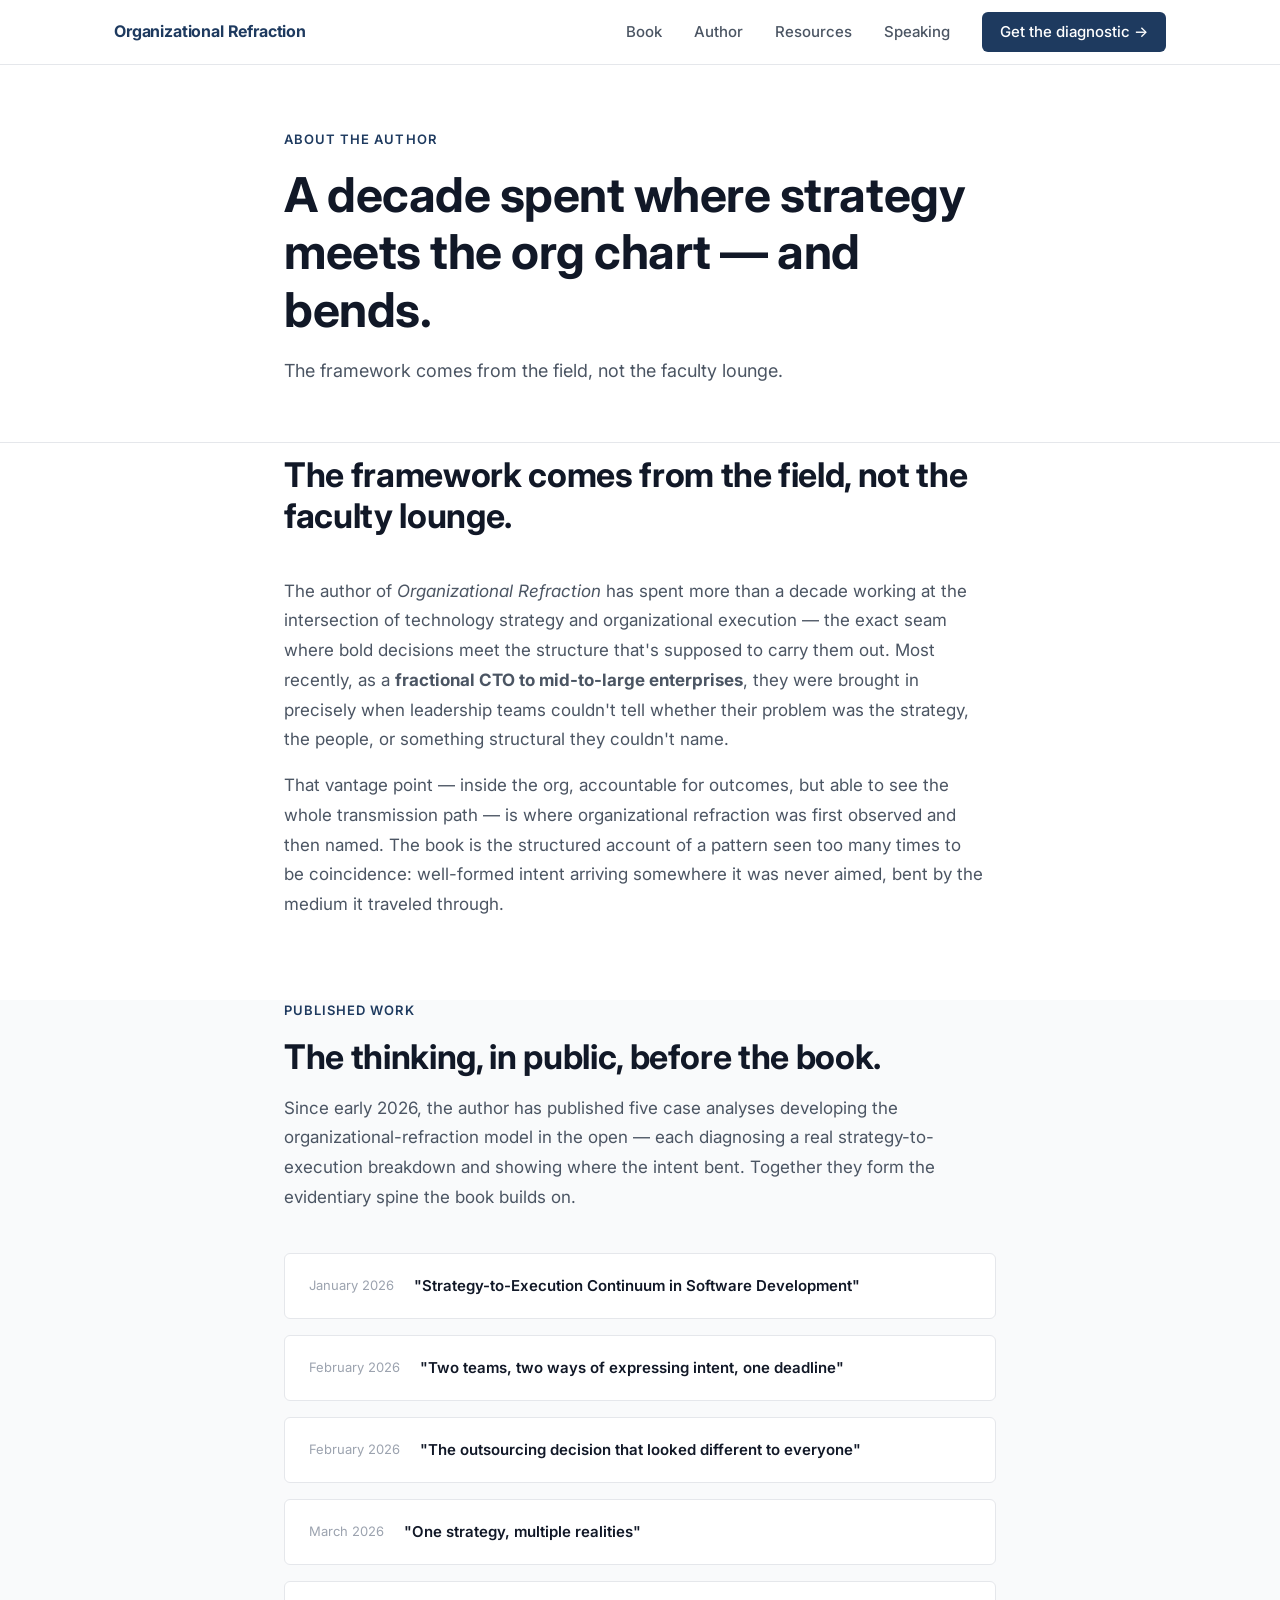
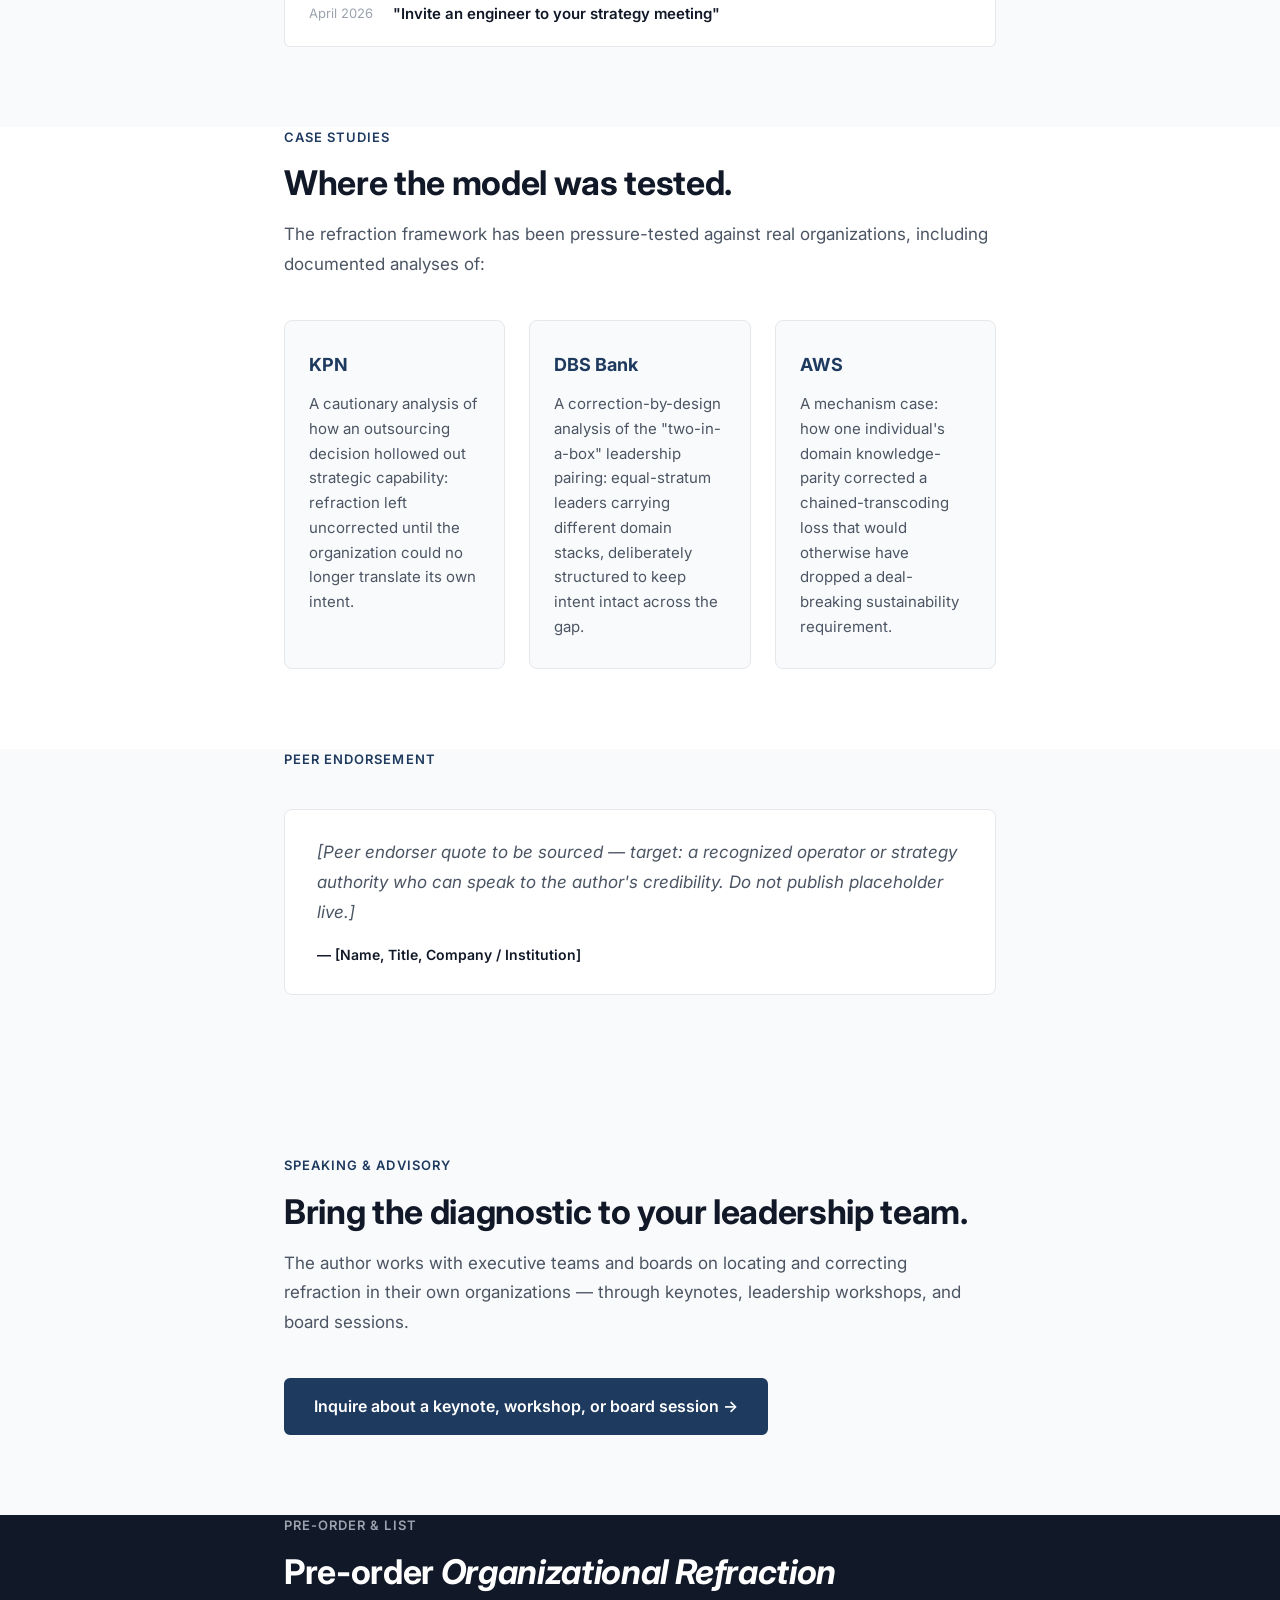
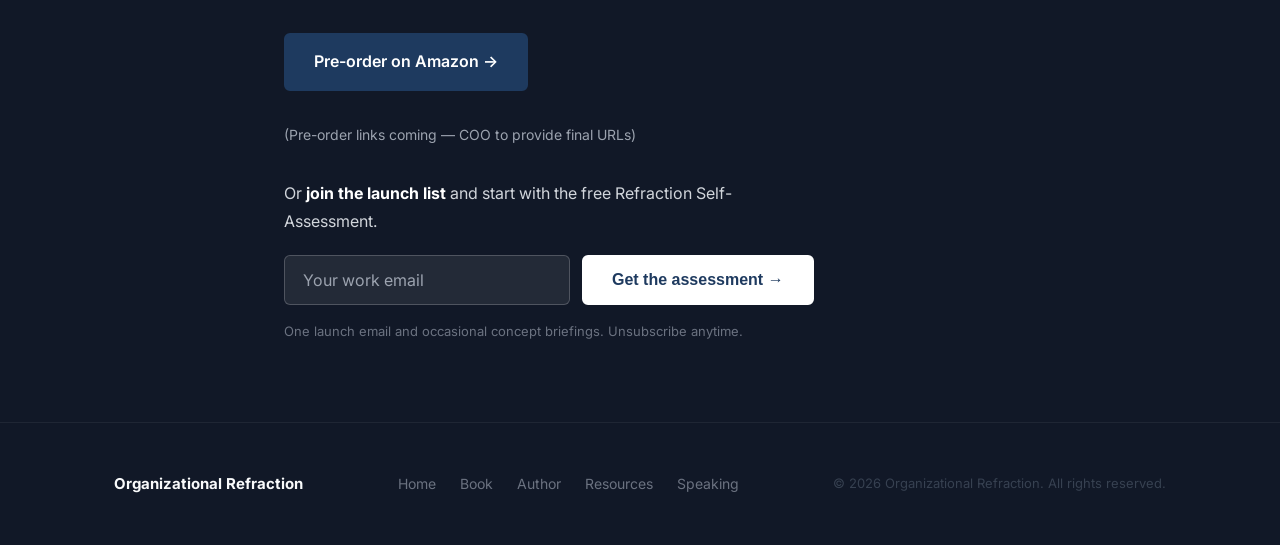
==== author/index.html @ 19cc5897 "Initial site build: organizationalrefraction.com - 5 pages: Home, Book, Author, Resources, Speaking " ====
<!DOCTYPE html>
<html lang="en">
<head>
  <meta charset="UTF-8">
  <meta name="viewport" content="width=device-width, initial-scale=1.0">

  <!-- SEO -->
  <title>About the Author — Organizational Refraction</title>
  <meta name="description" content="A fractional CTO who has spent a decade diagnosing why strategy bends between the boardroom and the front line — and correcting it inside mid-to-large enterprises. Meet the author of Organizational Refraction.">
  <meta name="keywords" content="organizational refraction author, fractional CTO strategy execution">
  <link rel="canonical" href="https://organizationalrefraction.com/author/">

  <meta property="og:type" content="website">
  <meta property="og:title" content="About the Author — Organizational Refraction">
  <meta property="og:description" content="A fractional CTO who has spent a decade diagnosing why strategy bends between the boardroom and the front line.">
  <meta property="og:url" content="https://organizationalrefraction.com/author/">
  <meta property="og:site_name" content="Organizational Refraction">

  <meta name="twitter:card" content="summary_large_image">
  <meta name="twitter:title" content="About the Author — Organizational Refraction">
  <meta name="twitter:description" content="A decade spent where strategy meets the org chart — and bends.">

  <link rel="preconnect" href="https://fonts.googleapis.com">
  <link rel="preconnect" href="https://fonts.gstatic.com" crossorigin>
  <link href="https://fonts.googleapis.com/css2?family=Inter:wght@400;500;600;700&display=swap" rel="stylesheet">

  <link rel="stylesheet" href="/css/main.css">

  <!-- GA4 — CONFIGURE: replace G-XXXXXXXXXX -->
  <script async src="https://www.googletagmanager.com/gtag/js?id=G-XXXXXXXXXX"></script>
  <script>
    window.dataLayer = window.dataLayer || [];
    function gtag(){dataLayer.push(arguments);}
    gtag('js', new Date());
    gtag('config', 'G-XXXXXXXXXX');
  </script>

  <!-- Hotjar — CONFIGURE: replace XXXXXXX -->
  <script>
    (function(h,o,t,j,a,r){
      h.hj=h.hj||function(){(h.hj.q=h.hj.q||[]).push(arguments)};
      h._hjSettings={hjid:XXXXXXX,hjsv:6};
      a=o.getElementsByTagName('head')[0];
      r=o.createElement('script');r.async=1;
      r.src=t+h._hjSettings.hjid+j+h._hjSettings.hjsv;
      a.appendChild(r);
    })(window,document,'https://static.hotjar.com/c/hotjar-','.js?sv=');
  </script>
</head>
<body>

  <!-- Navigation -->
  <header class="site-header">
    <div class="container">
      <nav class="nav-inner" aria-label="Main navigation">
        <a href="/" class="nav-logo">Organizational Refraction</a>
        <button class="nav-toggle" aria-label="Toggle menu" aria-expanded="false">
          <span></span><span></span><span></span>
        </button>
        <ul class="nav-links">
          <li><a href="/book/">Book</a></li>
          <li><a href="/author/">Author</a></li>
          <li><a href="/resources/">Resources</a></li>
          <li><a href="/speaking/">Speaking</a></li>
          <li><a href="/#capture" class="nav-cta">Get the diagnostic →</a></li>
        </ul>
      </nav>
    </div>
  </header>

  <main>

    <!-- Page Hero -->
    <section class="page-hero">
      <div class="container container--narrow">
        <span class="eyebrow">About the author</span>
        <h1>A decade spent where strategy meets the org chart — and bends.</h1>
        <p class="page-hero__desc">The framework comes from the field, not the faculty lounge.</p>
      </div>
    </section>

    <!-- Bio -->
    <section class="bio">
      <div class="container container--narrow">
        <div class="section-header">
          <h2>The framework comes from the field, not the faculty lounge.</h2>
        </div>
        <div class="bio__content">
          <p>The author of <em>Organizational Refraction</em> has spent more than a decade working at the intersection of technology strategy and organizational execution — the exact seam where bold decisions meet the structure that's supposed to carry them out. Most recently, as a <strong>fractional CTO to mid-to-large enterprises</strong>, they were brought in precisely when leadership teams couldn't tell whether their problem was the strategy, the people, or something structural they couldn't name.</p>
          <p>That vantage point — inside the org, accountable for outcomes, but able to see the whole transmission path — is where organizational refraction was first observed and then named. The book is the structured account of a pattern seen too many times to be coincidence: well-formed intent arriving somewhere it was never aimed, bent by the medium it traveled through.</p>
        </div>
      </div>
    </section>

    <!-- Published work -->
    <section class="publications">
      <div class="container container--narrow">
        <div class="section-header">
          <span class="eyebrow">Published work</span>
          <h2>The thinking, in public, before the book.</h2>
          <p>Since early 2026, the author has published five case analyses developing the organizational-refraction model in the open — each diagnosing a real strategy-to-execution breakdown and showing where the intent bent. Together they form the evidentiary spine the book builds on.</p>
        </div>
        <ul class="pub-list">
          <li class="pub-item">
            <span class="pub-item__date">January 2026</span>
            <span class="pub-item__title">"Strategy-to-Execution Continuum in Software Development"</span>
          </li>
          <li class="pub-item">
            <span class="pub-item__date">February 2026</span>
            <span class="pub-item__title">"Two teams, two ways of expressing intent, one deadline"</span>
          </li>
          <li class="pub-item">
            <span class="pub-item__date">February 2026</span>
            <span class="pub-item__title">"The outsourcing decision that looked different to everyone"</span>
          </li>
          <li class="pub-item">
            <span class="pub-item__date">March 2026</span>
            <span class="pub-item__title">"One strategy, multiple realities"</span>
          </li>
          <li class="pub-item">
            <span class="pub-item__date">April 2026</span>
            <span class="pub-item__title">"Invite an engineer to your strategy meeting"</span>
          </li>
        </ul>
      </div>
    </section>

    <!-- Case study references -->
    <section class="case-studies">
      <div class="container container--narrow">
        <div class="section-header">
          <span class="eyebrow">Case studies</span>
          <h2>Where the model was tested.</h2>
          <p>The refraction framework has been pressure-tested against real organizations, including documented analyses of:</p>
        </div>
        <div class="case-grid">
          <div class="case-card">
            <p class="case-card__org">KPN</p>
            <p class="case-card__desc">A cautionary analysis of how an outsourcing decision hollowed out strategic capability: refraction left uncorrected until the organization could no longer translate its own intent.</p>
          </div>
          <div class="case-card">
            <p class="case-card__org">DBS Bank</p>
            <p class="case-card__desc">A correction-by-design analysis of the "two-in-a-box" leadership pairing: equal-stratum leaders carrying different domain stacks, deliberately structured to keep intent intact across the gap.</p>
          </div>
          <div class="case-card">
            <p class="case-card__org">AWS</p>
            <p class="case-card__desc">A mechanism case: how one individual's domain knowledge-parity corrected a chained-transcoding loss that would otherwise have dropped a deal-breaking sustainability requirement.</p>
          </div>
        </div>
      </div>
    </section>

    <!-- Peer endorsement -->
    <section class="praise">
      <div class="container container--narrow">
        <div class="section-header">
          <span class="eyebrow">Peer endorsement</span>
          <h2></h2>
        </div>
        <div class="praise__grid" style="grid-template-columns:1fr;">
          <div class="praise__card">
            <blockquote>[Peer endorser quote to be sourced — target: a recognized operator or strategy authority who can speak to the author's credibility. Do not publish placeholder live.]</blockquote>
            <cite>— [Name, Title, Company / Institution]</cite>
          </div>
        </div>
      </div>
    </section>

    <!-- Speaking & Advisory -->
    <section style="background:var(--color-bg-subtle);padding-block:var(--section-gap);">
      <div class="container container--narrow">
        <div class="section-header">
          <span class="eyebrow">Speaking &amp; advisory</span>
          <h2>Bring the diagnostic to your leadership team.</h2>
          <p>The author works with executive teams and boards on locating and correcting refraction in their own organizations — through keynotes, leadership workshops, and board sessions.</p>
        </div>
        <a href="/speaking/" class="btn btn-primary">Inquire about a keynote, workshop, or board session →</a>
      </div>
    </section>

    <!-- Closing CTA -->
    <section class="capture">
      <div class="container container--narrow">
        <div class="section-header">
          <span class="eyebrow">Pre-order &amp; list</span>
          <h2>Pre-order <em>Organizational Refraction</em></h2>
        </div>
        <div style="display:flex;gap:1rem;flex-wrap:wrap;margin-bottom:2rem;">
          <a href="#" class="btn btn-primary">Pre-order on Amazon →</a>
        </div>
        <p style="color:#9CA3AF;font-size:0.875rem;margin-bottom:2rem;">(Pre-order links coming — COO to provide final URLs)</p>
        <div class="email-form-wrap" style="max-width:480px;">
          <p style="color:#D1D5DB;margin-bottom:1.25rem;">Or <strong style="color:#fff;">join the launch list</strong> and start with the free Refraction Self-Assessment.</p>
          <form class="email-form" data-source="author-page">
            <div class="email-form__group">
              <input type="email" name="email" placeholder="Your work email" required autocomplete="email" aria-label="Work email">
              <button type="submit" class="btn btn-primary">Get the assessment →</button>
            </div>
            <p class="email-form__privacy">One launch email and occasional concept briefings. Unsubscribe anytime.</p>
          </form>
          <div class="form-success" role="alert">✓ You're on the list — check your inbox.</div>
        </div>
      </div>
    </section>

  </main>

  <!-- Footer -->
  <footer class="site-footer">
    <div class="container">
      <div class="footer-inner">
        <span class="footer-logo">Organizational Refraction</span>
        <ul class="footer-links">
          <li><a href="/">Home</a></li>
          <li><a href="/book/">Book</a></li>
          <li><a href="/author/">Author</a></li>
          <li><a href="/resources/">Resources</a></li>
          <li><a href="/speaking/">Speaking</a></li>
        </ul>
        <span class="footer-copy">&copy; 2026 Organizational Refraction. All rights reserved.</span>
      </div>
    </div>
  </footer>

  <script src="/js/main.js"></script>
</body>
</html>
---- css/main.css ----
/* ============================================================
   Organizational Refraction — Main Stylesheet
   Target: LCP < 2.5s · Desktop-primary · Mobile responsive
   ============================================================ */

/* --- Reset & Base --- */
*, *::before, *::after { box-sizing: border-box; margin: 0; padding: 0; }

:root {
  --color-bg:          #FFFFFF;
  --color-text:        #111827;
  --color-text-muted:  #4B5563;
  --color-accent:      #1E3A5F;
  --color-accent-dark: #152B47;
  --color-border:      #E5E7EB;
  --color-bg-subtle:   #F9FAFB;
  --color-bg-dark:     #111827;

  --font-sans: 'Inter', system-ui, -apple-system, 'Segoe UI', sans-serif;

  --max-w: 1100px;
  --section-gap: 5rem;
  --section-gap-sm: 3rem;
}

html { font-size: 16px; scroll-behavior: smooth; }

body {
  font-family: var(--font-sans);
  background: var(--color-bg);
  color: var(--color-text);
  line-height: 1.6;
  -webkit-font-smoothing: antialiased;
}

img { display: block; max-width: 100%; height: auto; }
a { color: inherit; }

/* --- Typography --- */
h1, h2, h3, h4 {
  line-height: 1.2;
  font-weight: 700;
  letter-spacing: -0.01em;
}
h1 { font-size: clamp(2rem, 4vw, 3rem); }
h2 { font-size: clamp(1.5rem, 3vw, 2.125rem); }
h3 { font-size: clamp(1.125rem, 2vw, 1.375rem); }
h4 { font-size: 1.0625rem; }
p  { line-height: 1.75; }

.eyebrow {
  display: block;
  font-size: 0.8125rem;
  font-weight: 600;
  letter-spacing: 0.08em;
  text-transform: uppercase;
  color: var(--color-accent);
  margin-bottom: 1rem;
}

/* --- Layout --- */
.container {
  width: 100%;
  max-width: var(--max-w);
  margin-inline: auto;
  padding-inline: 1.5rem;
}

.container--narrow {
  max-width: 760px;
}

section { padding-block: var(--section-gap); }
section + section { padding-top: 0; }

/* --- Navigation --- */
.site-header {
  position: sticky;
  top: 0;
  z-index: 100;
  background: rgba(255,255,255,0.96);
  backdrop-filter: blur(8px);
  -webkit-backdrop-filter: blur(8px);
  border-bottom: 1px solid var(--color-border);
}

.nav-inner {
  display: flex;
  align-items: center;
  justify-content: space-between;
  gap: 2rem;
  height: 64px;
}

.nav-logo {
  font-weight: 700;
  font-size: 1rem;
  letter-spacing: -0.01em;
  color: var(--color-accent);
  text-decoration: none;
  flex-shrink: 0;
}

.nav-links {
  display: flex;
  align-items: center;
  gap: 2rem;
  list-style: none;
}

.nav-links a {
  font-size: 0.9375rem;
  font-weight: 500;
  color: var(--color-text-muted);
  text-decoration: none;
  transition: color 0.15s;
}
.nav-links a:hover,
.nav-links a.active { color: var(--color-text); }

.nav-cta {
  display: inline-flex;
  align-items: center;
  gap: 0.375rem;
  font-size: 0.875rem;
  font-weight: 600;
  color: var(--color-bg) !important;
  background: var(--color-accent);
  padding: 0.5rem 1.125rem;
  border-radius: 6px;
  text-decoration: none;
  transition: background 0.15s;
}
.nav-cta:hover { background: var(--color-accent-dark) !important; }

/* Mobile nav */
.nav-toggle {
  display: none;
  background: none;
  border: none;
  cursor: pointer;
  padding: 0.25rem;
  flex-direction: column;
  gap: 5px;
}
.nav-toggle span {
  display: block;
  width: 22px;
  height: 2px;
  background: var(--color-text);
  border-radius: 2px;
  transition: transform 0.2s, opacity 0.2s;
}

@media (max-width: 768px) {
  .nav-toggle { display: flex; }
  .nav-links {
    display: none;
    position: absolute;
    top: 64px;
    left: 0;
    right: 0;
    background: #fff;
    flex-direction: column;
    align-items: flex-start;
    gap: 0;
    border-bottom: 1px solid var(--color-border);
    padding: 0.5rem 0;
  }
  .nav-links.open { display: flex; }
  .nav-links li { width: 100%; }
  .nav-links a { display: block; padding: 0.875rem 1.5rem; }
  .nav-cta { margin: 0.5rem 1.5rem 1rem; }
  .site-header { position: relative; }
}

/* --- Buttons & CTAs --- */
.btn {
  display: inline-flex;
  align-items: center;
  gap: 0.375rem;
  font-size: 1rem;
  font-weight: 600;
  padding: 0.875rem 1.75rem;
  border-radius: 6px;
  text-decoration: none;
  cursor: pointer;
  border: 2px solid transparent;
  transition: background 0.15s, color 0.15s, border-color 0.15s;
  white-space: nowrap;
}

.btn-primary {
  background: var(--color-accent);
  color: #fff;
  border-color: var(--color-accent);
}
.btn-primary:hover {
  background: var(--color-accent-dark);
  border-color: var(--color-accent-dark);
}

.btn-outline {
  background: transparent;
  color: var(--color-accent);
  border-color: var(--color-accent);
}
.btn-outline:hover {
  background: var(--color-accent);
  color: #fff;
}

.btn-ghost {
  background: transparent;
  color: var(--color-text);
  padding-inline: 0;
  text-decoration: underline;
  text-underline-offset: 3px;
  border: none;
}

.btn-arrow::after { content: ' →'; }

/* --- Hero Section --- */
.hero {
  padding-block: 6rem 5rem;
  background: var(--color-bg);
}

.hero__eyebrow { margin-bottom: 1.25rem; }

.hero__headline {
  font-size: clamp(2.25rem, 4.5vw, 3.25rem);
  max-width: 14ch;
  margin-bottom: 1.5rem;
}

.hero__subhead {
  font-size: 1.125rem;
  color: var(--color-text-muted);
  max-width: 60ch;
  margin-bottom: 2.5rem;
  line-height: 1.8;
}

.hero__ctas {
  display: flex;
  align-items: center;
  flex-wrap: wrap;
  gap: 1.25rem;
}

.hero__secondary {
  font-size: 0.9375rem;
  color: var(--color-text-muted);
  text-decoration: none;
}
.hero__secondary:hover { color: var(--color-text); }

/* --- Pain Section --- */
.pain {
  background: var(--color-bg-subtle);
  border-top: 1px solid var(--color-border);
  border-bottom: 1px solid var(--color-border);
}

.pain__list {
  list-style: none;
  display: flex;
  flex-direction: column;
  gap: 2rem;
  margin-top: 2rem;
}

.pain__item {
  padding: 1.75rem 2rem;
  background: #fff;
  border: 1px solid var(--color-border);
  border-radius: 8px;
}

.pain__item-title {
  font-weight: 700;
  margin-bottom: 0.5rem;
}

.pain__quote {
  font-size: 1.0625rem;
  font-style: italic;
  color: var(--color-text-muted);
  border-left: 3px solid var(--color-accent);
  padding-left: 1rem;
  margin-bottom: 1rem;
}

/* --- Explainer Section --- */
.explainer { background: var(--color-bg); }
.explainer__body {
  display: grid;
  grid-template-columns: 1fr 1fr;
  gap: 4rem;
  align-items: start;
  margin-top: 2.5rem;
}
.explainer__body p { color: var(--color-text-muted); margin-top: 1rem; }
.explainer__highlight {
  background: var(--color-bg-subtle);
  border-left: 4px solid var(--color-accent);
  padding: 1.5rem 1.75rem;
  border-radius: 0 8px 8px 0;
  font-weight: 600;
  font-size: 1.0625rem;
  line-height: 1.6;
}

@media (max-width: 768px) {
  .explainer__body { grid-template-columns: 1fr; gap: 2rem; }
}

/* --- Section Header --- */
.section-header { margin-bottom: 2.5rem; }
.section-header h2 { margin-top: 0.75rem; }
.section-header p {
  color: var(--color-text-muted);
  max-width: 64ch;
  margin-top: 1rem;
  font-size: 1.0625rem;
}

/* --- Differentiation --- */
.diff { background: var(--color-bg-subtle); }
.diff__content { max-width: 700px; }
.diff__content p { color: var(--color-text-muted); margin-top: 1.25rem; font-size: 1.0625rem; }

/* --- Author Credibility --- */
.author-cred { background: var(--color-bg); }
.author-cred__content { max-width: 680px; }
.author-cred__content p { color: var(--color-text-muted); margin-top: 1rem; font-size: 1.0625rem; }
.author-cred__cta { margin-top: 2rem; }

/* --- Praise / Testimonials --- */
.praise { background: var(--color-bg-subtle); }
.praise__grid {
  display: grid;
  grid-template-columns: 1fr 1fr;
  gap: 1.5rem;
  margin-top: 2rem;
}
.praise__card {
  background: #fff;
  border: 1px solid var(--color-border);
  border-radius: 8px;
  padding: 1.75rem 2rem;
}
.praise__card blockquote {
  font-size: 1.0625rem;
  font-style: italic;
  color: var(--color-text-muted);
  line-height: 1.75;
}
.praise__card cite {
  display: block;
  margin-top: 1rem;
  font-style: normal;
  font-weight: 600;
  font-size: 0.875rem;
}

@media (max-width: 768px) {
  .praise__grid { grid-template-columns: 1fr; }
}

/* --- Email Capture (Closing CTA) --- */
.capture {
  background: var(--color-bg-dark);
  color: #fff;
}
.capture .eyebrow { color: #9CA3AF; }
.capture h2 { color: #fff; }
.capture__body {
  display: grid;
  grid-template-columns: 1fr 1fr;
  gap: 4rem;
  align-items: center;
  margin-top: 2.5rem;
}
.capture__desc {
  font-size: 1.0625rem;
  color: #D1D5DB;
  line-height: 1.75;
}
.capture__bullets {
  list-style: none;
  display: flex;
  flex-direction: column;
  gap: 0.75rem;
  margin-top: 1.25rem;
  color: #D1D5DB;
  font-size: 1rem;
}
.capture__bullets li::before { content: '✓  '; color: #60A5FA; font-weight: 700; }

.email-form { display: flex; flex-direction: column; gap: 1rem; }
.email-form__group {
  display: flex;
  gap: 0.75rem;
}
.email-form input[type="email"] {
  flex: 1;
  padding: 0.875rem 1.125rem;
  font-size: 1rem;
  font-family: inherit;
  background: rgba(255,255,255,0.08);
  border: 1px solid rgba(255,255,255,0.2);
  border-radius: 6px;
  color: #fff;
  outline: none;
  transition: border-color 0.15s;
}
.email-form input[type="email"]::placeholder { color: #9CA3AF; }
.email-form input[type="email"]:focus { border-color: rgba(255,255,255,0.5); }
.email-form .btn-primary {
  background: #fff;
  color: var(--color-accent);
  border-color: #fff;
  white-space: nowrap;
}
.email-form .btn-primary:hover { background: #F3F4F6; border-color: #F3F4F6; }
.email-form__privacy {
  font-size: 0.8125rem;
  color: #6B7280;
  line-height: 1.6;
}
.capture__preorder {
  margin-top: 2rem;
  color: #D1D5DB;
  font-size: 0.9375rem;
}
.capture__preorder a { color: #93C5FD; text-decoration: underline; text-underline-offset: 2px; }

.form-success {
  display: none;
  background: rgba(16,185,129,0.12);
  border: 1px solid rgba(16,185,129,0.3);
  color: #6EE7B7;
  padding: 1rem 1.25rem;
  border-radius: 6px;
  font-size: 0.9375rem;
}

@media (max-width: 768px) {
  .capture__body { grid-template-columns: 1fr; gap: 2.5rem; }
  .email-form__group { flex-direction: column; }
}

/* --- Chapter List (Book page) --- */
.chapters { background: var(--color-bg); }
.chapters__parts {
  display: flex;
  flex-direction: column;
  gap: 3rem;
  margin-top: 2.5rem;
}
.chapter-part { }
.chapter-part__title {
  font-size: 0.8125rem;
  font-weight: 700;
  letter-spacing: 0.08em;
  text-transform: uppercase;
  color: var(--color-accent);
  margin-bottom: 1.25rem;
  padding-bottom: 0.75rem;
  border-bottom: 1px solid var(--color-border);
}
.chapter-list { list-style: none; display: flex; flex-direction: column; gap: 0.75rem; }
.chapter-item {
  display: flex;
  gap: 1.25rem;
  padding: 1.25rem 1.5rem;
  background: var(--color-bg-subtle);
  border-radius: 6px;
  border: 1px solid var(--color-border);
}
.chapter-item__num {
  font-size: 0.8125rem;
  font-weight: 700;
  color: var(--color-accent);
  flex-shrink: 0;
  padding-top: 0.1rem;
}
.chapter-item__title { font-weight: 600; margin-bottom: 0.375rem; }
.chapter-item__desc { font-size: 0.9375rem; color: var(--color-text-muted); }

/* --- Who It's For (Book page) --- */
.audience { background: var(--color-bg-subtle); }
.audience__grid {
  display: grid;
  grid-template-columns: 1fr 1fr;
  gap: 2rem;
  margin-top: 2rem;
}
.audience__card {
  background: #fff;
  border: 1px solid var(--color-border);
  border-radius: 8px;
  padding: 2rem;
}
.audience__card--for { border-top: 3px solid var(--color-accent); }
.audience__card--not { border-top: 3px solid #D1D5DB; }
.audience__card h3 { margin-bottom: 1.25rem; }
.audience__card ul {
  list-style: none;
  display: flex;
  flex-direction: column;
  gap: 0.75rem;
}
.audience__card li { font-size: 0.9375rem; color: var(--color-text-muted); padding-left: 1.25rem; position: relative; }
.audience__card--for li::before { content: '✓'; position: absolute; left: 0; color: var(--color-accent); font-weight: 700; }
.audience__card--not li::before { content: '—'; position: absolute; left: 0; color: #9CA3AF; }

@media (max-width: 768px) {
  .audience__grid { grid-template-columns: 1fr; }
}

/* --- Bio Page (Author) --- */
.bio { background: var(--color-bg); }
.bio__content { max-width: 700px; }
.bio__content p { color: var(--color-text-muted); font-size: 1.0625rem; margin-top: 1rem; }

.publications { background: var(--color-bg-subtle); }
.pub-list { list-style: none; display: flex; flex-direction: column; gap: 1rem; margin-top: 2rem; }
.pub-item {
  display: flex;
  align-items: flex-start;
  gap: 1.25rem;
  padding: 1.25rem 1.5rem;
  background: #fff;
  border: 1px solid var(--color-border);
  border-radius: 6px;
}
.pub-item__date { font-size: 0.8125rem; color: #9CA3AF; white-space: nowrap; flex-shrink: 0; padding-top: 0.1rem; }
.pub-item__title { font-weight: 600; font-size: 0.9375rem; }

.case-studies { background: var(--color-bg); }
.case-grid {
  display: grid;
  grid-template-columns: repeat(3, 1fr);
  gap: 1.5rem;
  margin-top: 2rem;
}
.case-card {
  background: var(--color-bg-subtle);
  border: 1px solid var(--color-border);
  border-radius: 8px;
  padding: 1.75rem 1.5rem;
}
.case-card__org { font-size: 1.125rem; font-weight: 700; color: var(--color-accent); margin-bottom: 0.75rem; }
.case-card__desc { font-size: 0.9375rem; color: var(--color-text-muted); line-height: 1.65; }

@media (max-width: 768px) {
  .case-grid { grid-template-columns: 1fr; }
}

/* --- Resources Page --- */
.diagnostic-cta {
  background: var(--color-accent);
  color: #fff;
  padding-block: 5rem;
}
.diagnostic-cta .eyebrow { color: #93C5FD; }
.diagnostic-cta h2 { color: #fff; margin-bottom: 0.75rem; }
.diagnostic-cta__subhead { font-size: 1.125rem; color: rgba(255,255,255,0.8); margin-bottom: 2rem; max-width: 52ch; }
.diagnostic-cta__yields {
  list-style: none;
  display: flex;
  flex-direction: column;
  gap: 0.625rem;
  margin-bottom: 2.5rem;
}
.diagnostic-cta__yields li { font-size: 1rem; color: rgba(255,255,255,0.85); padding-left: 1.5rem; position: relative; }
.diagnostic-cta__yields li::before { content: '→'; position: absolute; left: 0; color: #93C5FD; font-weight: 700; }
.diagnostic-form { max-width: 480px; }
.diagnostic-form .email-form { }
.diagnostic-form .email-form__group { flex-direction: column; }
.diagnostic-form input[type="email"] {
  background: rgba(255,255,255,0.12);
  border: 1px solid rgba(255,255,255,0.3);
}
.diagnostic-form .btn-primary { background: #fff; color: var(--color-accent); border-color: #fff; width: 100%; justify-content: center; }
.diagnostic-form .btn-primary:hover { background: #F3F4F6; border-color: #F3F4F6; }
.diagnostic-cta__privacy { font-size: 0.8125rem; color: rgba(255,255,255,0.5); margin-top: 0.75rem; }

.excerpt { background: var(--color-bg-subtle); }
.excerpt__content { max-width: 680px; }
.excerpt__body {
  background: #fff;
  border: 1px solid var(--color-border);
  border-radius: 8px;
  padding: 2rem 2.5rem;
  margin-top: 1.5rem;
}
.excerpt__body p { color: var(--color-text-muted); font-size: 1.0625rem; margin-top: 1rem; }

.explainers { background: var(--color-bg); }
.explainer-list { list-style: none; display: flex; flex-direction: column; gap: 1rem; margin-top: 2rem; }
.explainer-item {
  display: flex;
  align-items: flex-start;
  gap: 1.5rem;
  padding: 1.5rem 2rem;
  background: var(--color-bg-subtle);
  border: 1px solid var(--color-border);
  border-radius: 8px;
}
.explainer-item__num {
  font-size: 0.75rem;
  font-weight: 700;
  color: var(--color-accent);
  background: rgba(30,58,95,0.08);
  width: 2rem;
  height: 2rem;
  border-radius: 50%;
  display: flex;
  align-items: center;
  justify-content: center;
  flex-shrink: 0;
}
.explainer-item__title { font-weight: 600; margin-bottom: 0.375rem; }
.explainer-item__desc { font-size: 0.9375rem; color: var(--color-text-muted); }
.explainer-item__tag { font-size: 0.75rem; color: #9CA3AF; margin-top: 0.375rem; }

/* --- Speaking Page --- */
.speaking-hero { background: var(--color-bg); }
.formats { background: var(--color-bg-subtle); }
.format-grid {
  display: grid;
  grid-template-columns: repeat(3, 1fr);
  gap: 1.5rem;
  margin-top: 2rem;
}
.format-card {
  background: #fff;
  border: 1px solid var(--color-border);
  border-top: 3px solid var(--color-accent);
  border-radius: 8px;
  padding: 2rem 1.75rem;
}
.format-card__duration { font-size: 0.8125rem; color: var(--color-accent); font-weight: 700; margin-bottom: 0.5rem; }
.format-card h3 { margin-bottom: 0.75rem; }
.format-card p { font-size: 0.9375rem; color: var(--color-text-muted); }

@media (max-width: 768px) {
  .format-grid { grid-template-columns: 1fr; }
}

.inquiry-form { background: var(--color-bg); }
.form-card {
  background: var(--color-bg-subtle);
  border: 1px solid var(--color-border);
  border-radius: 12px;
  padding: 3rem;
  max-width: 680px;
}
.contact-form { display: flex; flex-direction: column; gap: 1.25rem; }
.form-row { display: grid; grid-template-columns: 1fr 1fr; gap: 1.25rem; }
.form-group { display: flex; flex-direction: column; gap: 0.375rem; }
.form-group label { font-size: 0.875rem; font-weight: 600; color: var(--color-text); }
.form-group input,
.form-group select,
.form-group textarea {
  padding: 0.75rem 1rem;
  font-family: inherit;
  font-size: 1rem;
  background: #fff;
  border: 1px solid var(--color-border);
  border-radius: 6px;
  color: var(--color-text);
  outline: none;
  transition: border-color 0.15s;
}
.form-group input:focus,
.form-group select:focus,
.form-group textarea:focus { border-color: var(--color-accent); box-shadow: 0 0 0 3px rgba(30,58,95,0.08); }
.form-group textarea { resize: vertical; min-height: 120px; }
.form-note { font-size: 0.8125rem; color: var(--color-text-muted); margin-top: 0.25rem; }
.form-submit-area { display: flex; flex-direction: column; gap: 0.75rem; }
.form-reassurance { font-size: 0.8125rem; color: var(--color-text-muted); }

@media (max-width: 640px) {
  .form-row { grid-template-columns: 1fr; }
  .form-card { padding: 2rem 1.5rem; }
}

/* --- Page Hero (inner pages) --- */
.page-hero {
  padding-block: 4rem 3.5rem;
  background: var(--color-bg);
  border-bottom: 1px solid var(--color-border);
}
.page-hero h1 { margin-top: 0.75rem; }
.page-hero__desc {
  margin-top: 1rem;
  font-size: 1.125rem;
  color: var(--color-text-muted);
  max-width: 56ch;
  line-height: 1.75;
}

/* --- Footer --- */
.site-footer {
  background: var(--color-bg-dark);
  color: #9CA3AF;
  padding-block: 3rem;
  border-top: 1px solid rgba(255,255,255,0.06);
}
.footer-inner {
  display: flex;
  align-items: center;
  justify-content: space-between;
  flex-wrap: wrap;
  gap: 1.5rem;
}
.footer-logo { font-weight: 700; color: #F9FAFB; font-size: 0.9375rem; }
.footer-links { display: flex; gap: 1.5rem; list-style: none; flex-wrap: wrap; }
.footer-links a {
  font-size: 0.875rem;
  color: #6B7280;
  text-decoration: none;
  transition: color 0.15s;
}
.footer-links a:hover { color: #F9FAFB; }
.footer-copy { font-size: 0.8125rem; color: #374151; }

@media (max-width: 600px) {
  .footer-inner { flex-direction: column; align-items: flex-start; gap: 1rem; }
}

/* --- Utilities --- */
.text-muted { color: var(--color-text-muted); }
.mt-1 { margin-top: 0.5rem; }
.mt-2 { margin-top: 1rem; }
.mt-3 { margin-top: 1.5rem; }
.mt-4 { margin-top: 2rem; }
.mt-5 { margin-top: 2.5rem; }

/* --- Form success state --- */
.form-success-visible { display: block !important; }
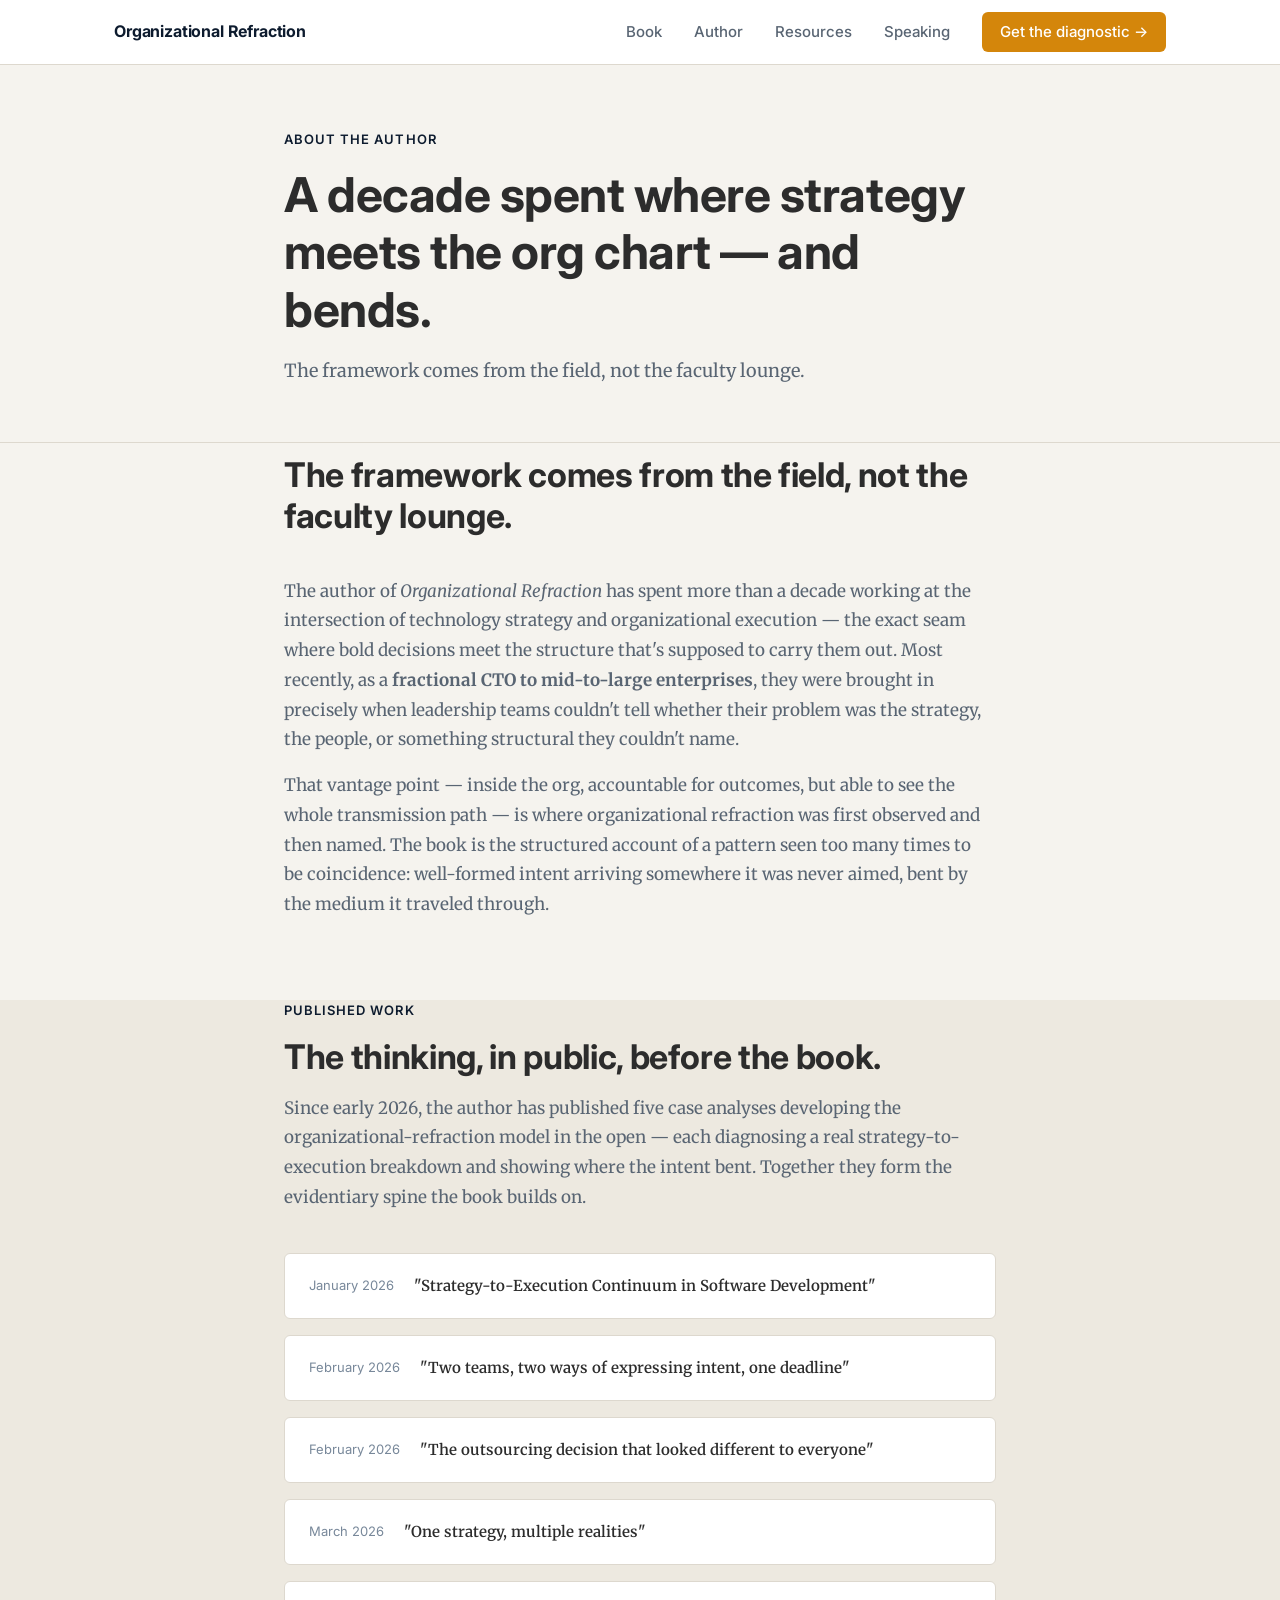
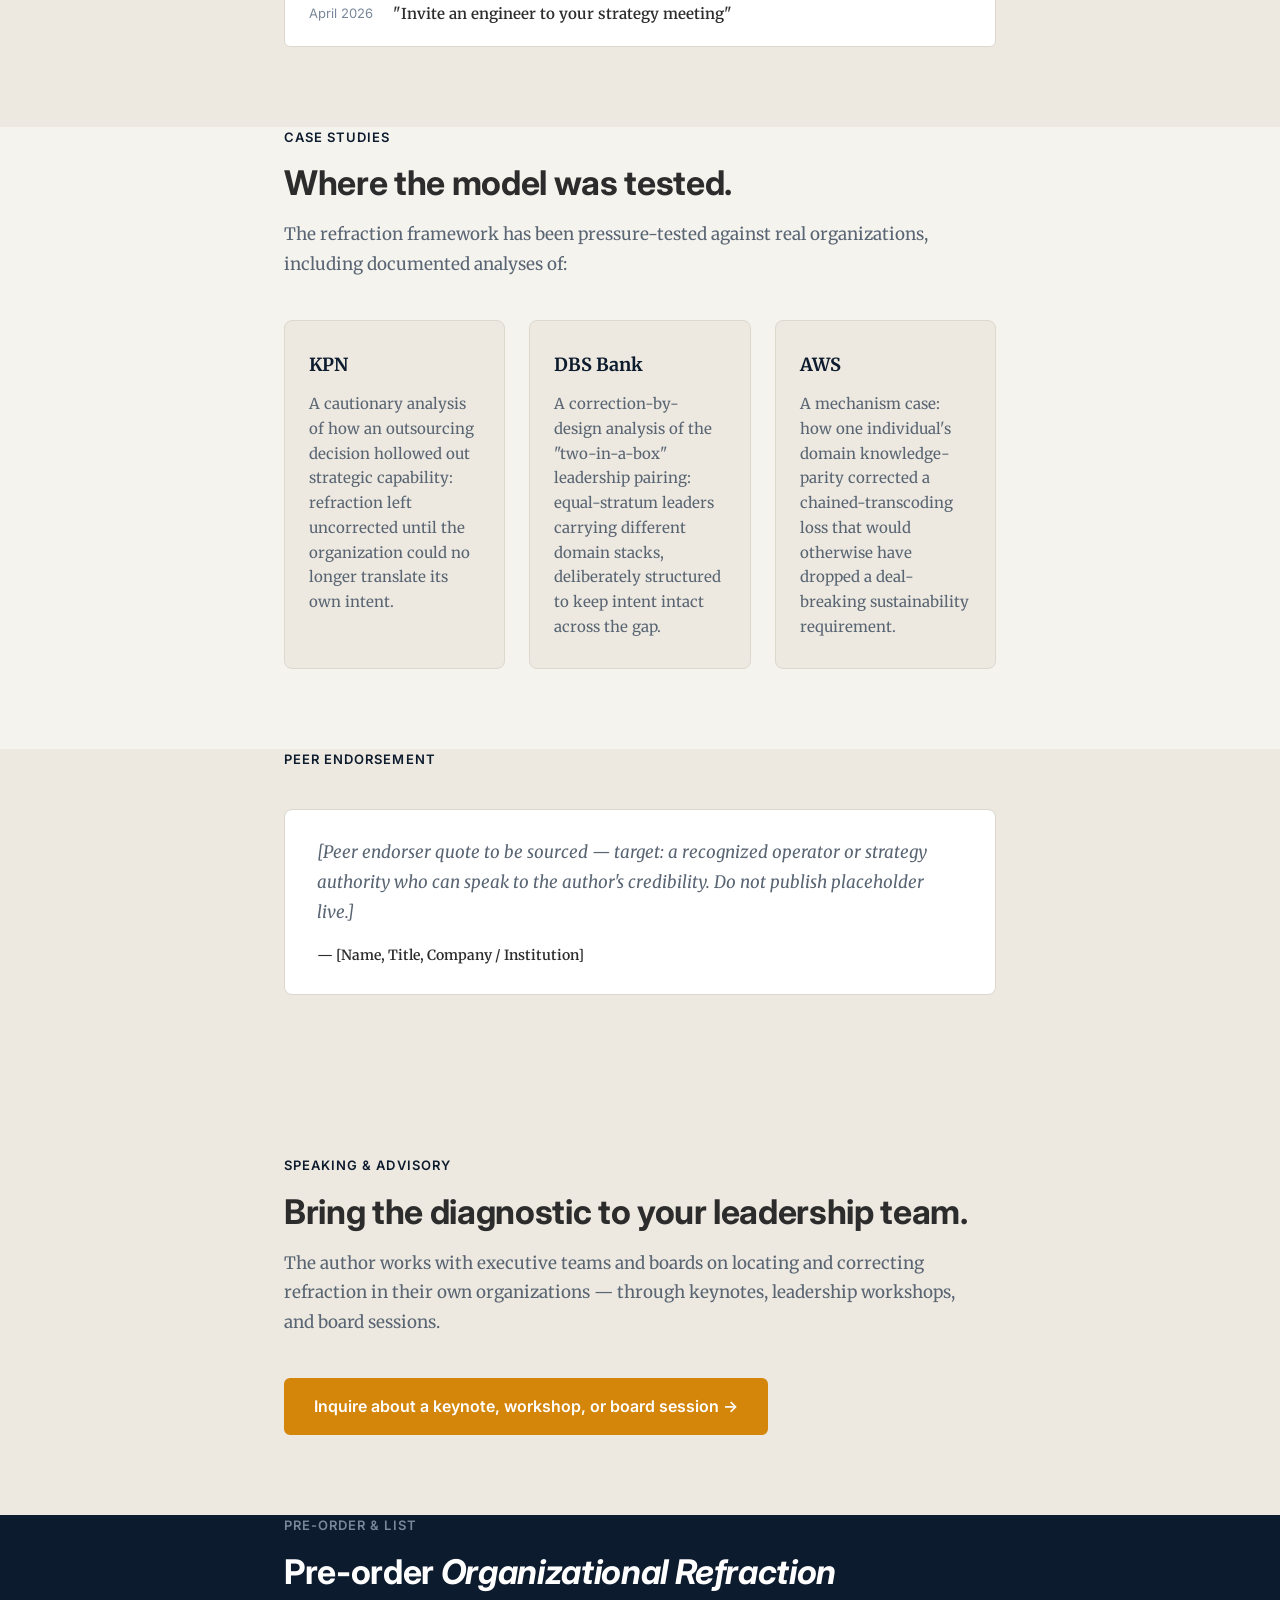
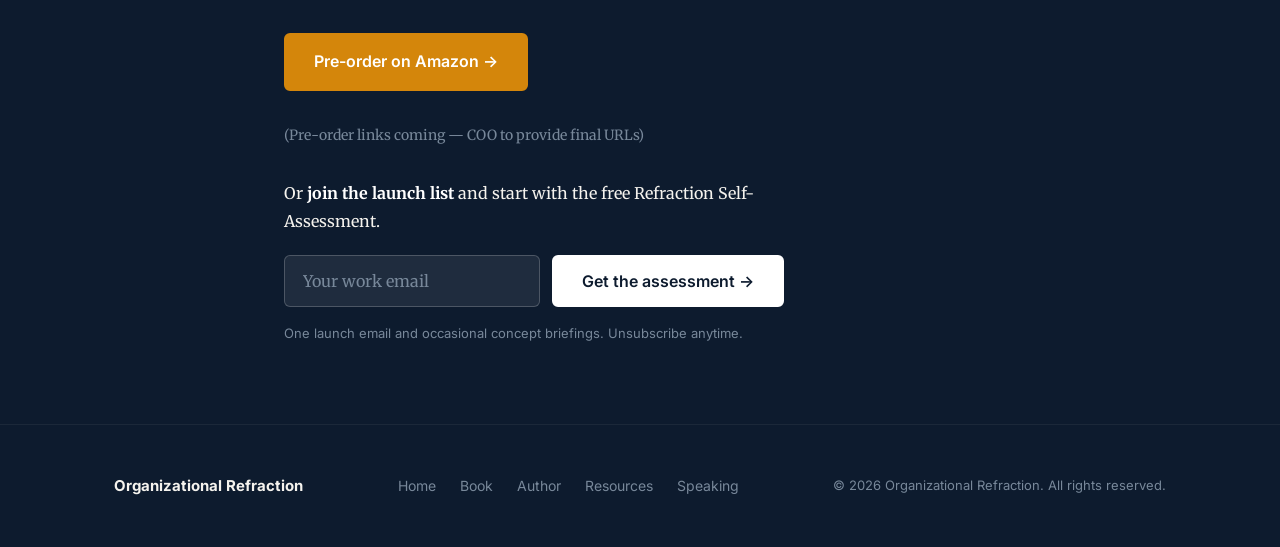
==== commit f9085cdf: "Apply Brand Identity Guide v1.1 compliance corrections - CSS tokens: replaced all off-brand colors w" ====
--- a/author/index.html
+++ b/author/index.html
@@ -22,7 +22,7 @@
 
   <link rel="preconnect" href="https://fonts.googleapis.com">
   <link rel="preconnect" href="https://fonts.gstatic.com" crossorigin>
-  <link href="https://fonts.googleapis.com/css2?family=Inter:wght@400;500;600;700&display=swap" rel="stylesheet">
+  <link href="https://fonts.googleapis.com/css2?family=Inter:wght@400;500;600;700&family=Merriweather:ital,wght@0,400;0,700;1,400&display=swap" rel="stylesheet">
 
   <link rel="stylesheet" href="/css/main.css">
 
@@ -188,9 +188,9 @@
         <div style="display:flex;gap:1rem;flex-wrap:wrap;margin-bottom:2rem;">
           <a href="#" class="btn btn-primary">Pre-order on Amazon →</a>
         </div>
-        <p style="color:#9CA3AF;font-size:0.875rem;margin-bottom:2rem;">(Pre-order links coming — COO to provide final URLs)</p>
+        <p style="color:var(--slate);font-size:0.875rem;margin-bottom:2rem;">(Pre-order links coming — COO to provide final URLs)</p>
         <div class="email-form-wrap" style="max-width:480px;">
-          <p style="color:#D1D5DB;margin-bottom:1.25rem;">Or <strong style="color:#fff;">join the launch list</strong> and start with the free Refraction Self-Assessment.</p>
+          <p style="color:var(--warm-off-white);margin-bottom:1.25rem;">Or <strong style="color:#fff;">join the launch list</strong> and start with the free Refraction Self-Assessment.</p>
           <form class="email-form" data-source="author-page">
             <div class="email-form__group">
               <input type="email" name="email" placeholder="Your work email" required autocomplete="email" aria-label="Work email">
--- a/css/main.css
+++ b/css/main.css
@@ -7,16 +7,31 @@
 *, *::before, *::after { box-sizing: border-box; margin: 0; padding: 0; }
 
 :root {
-  --color-bg:          #FFFFFF;
-  --color-text:        #111827;
-  --color-text-muted:  #4B5563;
-  --color-accent:      #1E3A5F;
-  --color-accent-dark: #152B47;
-  --color-border:      #E5E7EB;
-  --color-bg-subtle:   #F9FAFB;
-  --color-bg-dark:     #111827;
-
-  --font-sans: 'Inter', system-ui, -apple-system, 'Segoe UI', sans-serif;
+  /* Brand Identity Guide v1.1 — canonical tokens */
+  --navy-deep:      #0D1B2E;   /* backgrounds, headings */
+  --navy-mid:       #16284B;   /* secondary surfaces */
+  --navy-light:     #20406E;   /* diagrams, tertiary */
+  --amber:          #D4860B;   /* CTAs, highlights */
+  --amber-light:    #F0AC32;   /* active states, refracted ray */
+  --amber-pale:     #FCE6A5;   /* diagram labels */
+  --warm-off-white: #F5F3EE;   /* page backgrounds */
+  --slate:          #78889A;   /* captions, secondary text on dark surfaces */
+  --near-black:     #2C2C2C;   /* body copy — no pure #000000 */
+
+  /* Applied tokens */
+  --color-bg:          #F5F3EE;   /* Warm Off-White */
+  --color-text:        #2C2C2C;   /* Near-Black */
+  --color-text-muted:  #596573;   /* WCAG AA-compliant (4.9:1) secondary text on light bg */
+  --color-accent:      #0D1B2E;   /* Navy Deep — structure, nav, headings */
+  --color-accent-dark: #16284B;   /* Navy Mid — hover states on nav/outline */
+  --color-cta:         #D4860B;   /* Amber — primary CTA buttons */
+  --color-cta-dark:    #B8730A;   /* Amber dark — CTA hover */
+  --color-border:      #DDD8CE;   /* Warm neutral border */
+  --color-bg-subtle:   #EDE9E0;   /* Deeper warm off-white for alternating sections */
+  --color-bg-dark:     #0D1B2E;   /* Navy Deep — dark sections, footer */
+
+  --font-sans: 'Inter', Arial, 'Helvetica Neue', sans-serif;
+  --font-body: 'Merriweather', Georgia, serif;
 
   --max-w: 1100px;
   --section-gap: 5rem;
@@ -26,7 +41,7 @@
 html { font-size: 16px; scroll-behavior: smooth; }
 
 body {
-  font-family: var(--font-sans);
+  font-family: var(--font-body);
   background: var(--color-bg);
   color: var(--color-text);
   line-height: 1.6;
@@ -38,9 +53,22 @@
 
 /* --- Typography --- */
 h1, h2, h3, h4 {
+  font-family: var(--font-sans);
   line-height: 1.2;
   font-weight: 700;
   letter-spacing: -0.01em;
+}
+
+/* UI chrome: navigation, buttons, forms, labels stay Inter */
+.btn, button,
+input, select, textarea,
+.site-header, .site-footer,
+.eyebrow, .nav-logo, .nav-links a,
+.chapter-item__num, .pub-item__date,
+.explainer-item__num, .explainer-item__tag,
+.form-group label, .form-note, .form-reassurance,
+.email-form__privacy, .capture .eyebrow {
+  font-family: var(--font-sans);
 }
 h1 { font-size: clamp(2rem, 4vw, 3rem); }
 h2 { font-size: clamp(1.5rem, 3vw, 2.125rem); }
@@ -124,14 +152,14 @@
   gap: 0.375rem;
   font-size: 0.875rem;
   font-weight: 600;
-  color: var(--color-bg) !important;
-  background: var(--color-accent);
+  color: #fff !important;
+  background: var(--color-cta);
   padding: 0.5rem 1.125rem;
   border-radius: 6px;
   text-decoration: none;
   transition: background 0.15s;
 }
-.nav-cta:hover { background: var(--color-accent-dark) !important; }
+.nav-cta:hover { background: var(--color-cta-dark) !important; }
 
 /* Mobile nav */
 .nav-toggle {
@@ -160,7 +188,7 @@
     top: 64px;
     left: 0;
     right: 0;
-    background: #fff;
+    background: var(--color-bg);
     flex-direction: column;
     align-items: flex-start;
     gap: 0;
@@ -191,13 +219,13 @@
 }
 
 .btn-primary {
-  background: var(--color-accent);
+  background: var(--color-cta);
   color: #fff;
-  border-color: var(--color-accent);
+  border-color: var(--color-cta);
 }
 .btn-primary:hover {
-  background: var(--color-accent-dark);
-  border-color: var(--color-accent-dark);
+  background: var(--color-cta-dark);
+  border-color: var(--color-cta-dark);
 }
 
 .btn-outline {
@@ -375,7 +403,7 @@
   background: var(--color-bg-dark);
   color: #fff;
 }
-.capture .eyebrow { color: #9CA3AF; }
+.capture .eyebrow { color: var(--slate); }
 .capture h2 { color: #fff; }
 .capture__body {
   display: grid;
@@ -398,7 +426,7 @@
   color: #D1D5DB;
   font-size: 1rem;
 }
-.capture__bullets li::before { content: '✓  '; color: #60A5FA; font-weight: 700; }
+.capture__bullets li::before { content: '✓  '; color: var(--amber-light); font-weight: 700; }
 
 .email-form { display: flex; flex-direction: column; gap: 1rem; }
 .email-form__group {
@@ -417,7 +445,7 @@
   outline: none;
   transition: border-color 0.15s;
 }
-.email-form input[type="email"]::placeholder { color: #9CA3AF; }
+.email-form input[type="email"]::placeholder { color: var(--slate); }
 .email-form input[type="email"]:focus { border-color: rgba(255,255,255,0.5); }
 .email-form .btn-primary {
   background: #fff;
@@ -428,7 +456,7 @@
 .email-form .btn-primary:hover { background: #F3F4F6; border-color: #F3F4F6; }
 .email-form__privacy {
   font-size: 0.8125rem;
-  color: #6B7280;
+  color: var(--slate);
   line-height: 1.6;
 }
 .capture__preorder {
@@ -436,7 +464,7 @@
   color: #D1D5DB;
   font-size: 0.9375rem;
 }
-.capture__preorder a { color: #93C5FD; text-decoration: underline; text-underline-offset: 2px; }
+.capture__preorder a { color: var(--amber-light); text-decoration: underline; text-underline-offset: 2px; }
 
 .form-success {
   display: none;
@@ -516,7 +544,7 @@
 }
 .audience__card li { font-size: 0.9375rem; color: var(--color-text-muted); padding-left: 1.25rem; position: relative; }
 .audience__card--for li::before { content: '✓'; position: absolute; left: 0; color: var(--color-accent); font-weight: 700; }
-.audience__card--not li::before { content: '—'; position: absolute; left: 0; color: #9CA3AF; }
+.audience__card--not li::before { content: '—'; position: absolute; left: 0; color: var(--slate); }
 
 @media (max-width: 768px) {
   .audience__grid { grid-template-columns: 1fr; }
@@ -538,7 +566,7 @@
   border: 1px solid var(--color-border);
   border-radius: 6px;
 }
-.pub-item__date { font-size: 0.8125rem; color: #9CA3AF; white-space: nowrap; flex-shrink: 0; padding-top: 0.1rem; }
+.pub-item__date { font-size: 0.8125rem; color: var(--slate); white-space: nowrap; flex-shrink: 0; padding-top: 0.1rem; }
 .pub-item__title { font-weight: 600; font-size: 0.9375rem; }
 
 .case-studies { background: var(--color-bg); }
@@ -567,7 +595,7 @@
   color: #fff;
   padding-block: 5rem;
 }
-.diagnostic-cta .eyebrow { color: #93C5FD; }
+.diagnostic-cta .eyebrow { color: var(--amber-light); }
 .diagnostic-cta h2 { color: #fff; margin-bottom: 0.75rem; }
 .diagnostic-cta__subhead { font-size: 1.125rem; color: rgba(255,255,255,0.8); margin-bottom: 2rem; max-width: 52ch; }
 .diagnostic-cta__yields {
@@ -578,7 +606,7 @@
   margin-bottom: 2.5rem;
 }
 .diagnostic-cta__yields li { font-size: 1rem; color: rgba(255,255,255,0.85); padding-left: 1.5rem; position: relative; }
-.diagnostic-cta__yields li::before { content: '→'; position: absolute; left: 0; color: #93C5FD; font-weight: 700; }
+.diagnostic-cta__yields li::before { content: '→'; position: absolute; left: 0; color: var(--amber-light); font-weight: 700; }
 .diagnostic-form { max-width: 480px; }
 .diagnostic-form .email-form { }
 .diagnostic-form .email-form__group { flex-direction: column; }
@@ -616,7 +644,7 @@
   font-size: 0.75rem;
   font-weight: 700;
   color: var(--color-accent);
-  background: rgba(30,58,95,0.08);
+  background: rgba(13,27,46,0.08);
   width: 2rem;
   height: 2rem;
   border-radius: 50%;
@@ -627,7 +655,7 @@
 }
 .explainer-item__title { font-weight: 600; margin-bottom: 0.375rem; }
 .explainer-item__desc { font-size: 0.9375rem; color: var(--color-text-muted); }
-.explainer-item__tag { font-size: 0.75rem; color: #9CA3AF; margin-top: 0.375rem; }
+.explainer-item__tag { font-size: 0.75rem; color: var(--slate); margin-top: 0.375rem; }
 
 /* --- Speaking Page --- */
 .speaking-hero { background: var(--color-bg); }
@@ -680,7 +708,7 @@
 }
 .form-group input:focus,
 .form-group select:focus,
-.form-group textarea:focus { border-color: var(--color-accent); box-shadow: 0 0 0 3px rgba(30,58,95,0.08); }
+.form-group textarea:focus { border-color: var(--color-accent); box-shadow: 0 0 0 3px rgba(13,27,46,0.08); }
 .form-group textarea { resize: vertical; min-height: 120px; }
 .form-note { font-size: 0.8125rem; color: var(--color-text-muted); margin-top: 0.25rem; }
 .form-submit-area { display: flex; flex-direction: column; gap: 0.75rem; }
@@ -709,9 +737,9 @@
 /* --- Footer --- */
 .site-footer {
   background: var(--color-bg-dark);
-  color: #9CA3AF;
+  color: var(--slate);
   padding-block: 3rem;
-  border-top: 1px solid rgba(255,255,255,0.06);
+  border-top: 1px solid rgba(245,243,238,0.06);
 }
 .footer-inner {
   display: flex;
@@ -720,16 +748,16 @@
   flex-wrap: wrap;
   gap: 1.5rem;
 }
-.footer-logo { font-weight: 700; color: #F9FAFB; font-size: 0.9375rem; }
+.footer-logo { font-weight: 700; color: var(--warm-off-white); font-size: 0.9375rem; }
 .footer-links { display: flex; gap: 1.5rem; list-style: none; flex-wrap: wrap; }
 .footer-links a {
   font-size: 0.875rem;
-  color: #6B7280;
+  color: var(--slate);
   text-decoration: none;
   transition: color 0.15s;
 }
-.footer-links a:hover { color: #F9FAFB; }
-.footer-copy { font-size: 0.8125rem; color: #374151; }
+.footer-links a:hover { color: var(--warm-off-white); }
+.footer-copy { font-size: 0.8125rem; color: var(--slate); }
 
 @media (max-width: 600px) {
   .footer-inner { flex-direction: column; align-items: flex-start; gap: 1rem; }
